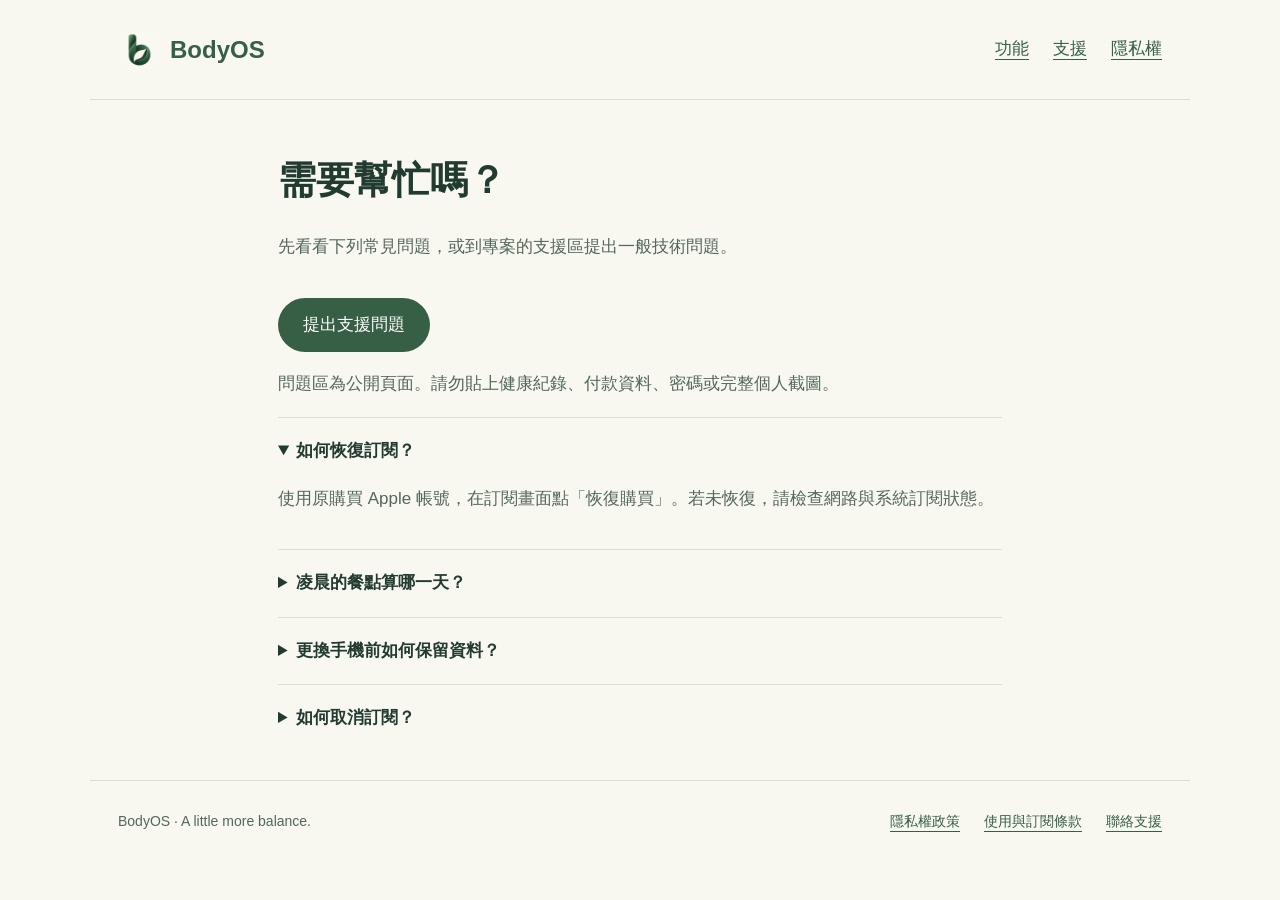
==== support.html @ d9c43c6f "Publish BodyOS introduction, privacy, terms and support pages" ====
<!doctype html><html lang="zh-Hant"><head><meta charset="utf-8"><meta name="viewport" content="width=device-width,initial-scale=1"><title>支援 · BodyOS</title><meta name="description" content="BodyOS：飲食紀錄、能量估算、身體趨勢與陪伴寵物。"><link rel="icon" href="assets/brand.png"><link rel="stylesheet" href="style.css"></head><body><header><a class="brand" href="index.html"><img src="assets/brand.png" alt="">BodyOS</a><nav aria-label="主要導覽"><a href="index.html#features">功能</a><a href="support.html">支援</a><a href="privacy.html">隱私權</a></nav></header><main class="legal"><h1>需要幫忙嗎？</h1><p>先看看下列常見問題，或到專案的支援區提出一般技術問題。</p><a class="cta" href="https://github.com/sjses80519/BodyOS-site/issues/new">提出支援問題</a><p>問題區為公開頁面。請勿貼上健康紀錄、付款資料、密碼或完整個人截圖。</p><details open><summary>如何恢復訂閱？</summary><p>使用原購買 Apple 帳號，在訂閱畫面點「恢復購買」。若未恢復，請檢查網路與系統訂閱狀態。</p></details><details><summary>凌晨的餐點算哪一天？</summary><p>凌晨02:00前預設歸前一天；你也可以手動選擇日期。熱量依你選的日期計算。</p></details><details><summary>更換手機前如何保留資料？</summary><p>資料主要保存在本機。你可以匯出食物庫與飲食紀錄；這兩種匯出不包含體重、運動與健康資料。請同時確認自己的裝置備份設定。</p></details><details><summary>如何取消訂閱？</summary><p>前往 iPhone「設定 → Apple 帳號 → 訂閱」管理 BodyOS；刪除 App 不會取消訂閱。</p></details></main><footer><span>BodyOS · A little more balance.</span><nav><a href="privacy.html">隱私權政策</a><a href="terms.html">使用與訂閱條款</a><a href="support.html">聯絡支援</a></nav></footer></body></html>
---- style.css ----
:root{color-scheme:light;--ink:#223b30;--green:#365f45;--paper:#f8f7f0;--muted:#53675b}*{box-sizing:border-box}body{margin:0;background:var(--paper);color:var(--ink);font:17px/1.8 -apple-system,BlinkMacSystemFont,"Noto Sans TC",sans-serif}a{color:var(--green);text-underline-offset:5px}a:focus-visible,summary:focus-visible{outline:3px solid #b76b31;outline-offset:5px}header,main,footer{max-width:1100px;margin:auto;padding:28px}header{display:flex;align-items:center;justify-content:space-between;border-bottom:1px solid #d8ded4;gap:24px}nav{display:flex;gap:24px;flex-wrap:wrap}.brand{display:flex;align-items:center;gap:10px;font-size:24px;font-weight:700;text-decoration:none}.brand img{width:42px;height:42px;border-radius:12px}.hero{display:grid;grid-template-columns:1.2fr 1fr;gap:64px;align-items:center;min-height:610px;padding:65px 0}.eyebrow{letter-spacing:.2em;font-size:12px;font-weight:700}.hero h1{font-family:"Songti TC","Noto Serif TC",serif;font-size:clamp(44px,6vw,72px);font-weight:600;line-height:1.25;letter-spacing:-.03em;margin:20px 0 28px}.lead{color:var(--muted);max-width:32em}.cta{display:inline-block;padding:12px 25px;background:var(--green);color:white;border-radius:99px;text-decoration:none;margin-top:18px}.daily{position:relative;background:#fffdf8;padding:35px;border:1px solid #d8ded4;border-radius:36px;transform:rotate(2deg);box-shadow:12px 20px 0 #e5e9dc}.daily h2{font-family:"Songti TC",serif;font-size:28px}.daily .row{display:flex;justify-content:space-between;gap:20px;border-top:1px solid #e2e6db;padding:18px 0}.daily small{color:var(--muted)}.ring{width:140px;height:140px;margin:30px auto;border:12px solid #dce4d3;border-right-color:#638364;border-bottom-color:#638364;border-radius:50%;display:grid;place-items:center;font-size:18px;transform:rotate(-2deg)}.features{display:grid;grid-template-columns:repeat(3,1fr);gap:35px;border-block:1px solid #d8ded4;padding:45px 0}.features h2{font-size:22px}.price{padding:60px 0;display:grid;grid-template-columns:1fr 1fr;gap:40px}.price strong{font-family:Georgia,serif;font-size:55px}.legal{max-width:780px;min-height:65vh}.legal h1{font-size:38px;line-height:1.4}.legal h2{font-size:23px;margin-top:34px}.legal p,.legal li{color:var(--muted)}footer{border-top:1px solid #d8ded4;font-size:14px;color:var(--muted);display:flex;justify-content:space-between;gap:20px;flex-wrap:wrap}details{border-top:1px solid #d8ded4;padding:18px 0}summary{cursor:pointer;font-weight:600}@media(max-width:700px){header,main,footer{padding:22px}header{align-items:flex-start}.brand{font-size:21px}nav{gap:10px 16px;font-size:14px}.hero{grid-template-columns:1fr;gap:34px;padding:35px 0 60px}.daily{margin:10px;transform:none}.features,.price{grid-template-columns:1fr;gap:18px}.hero h1{font-size:46px}.price{padding:40px 0}}
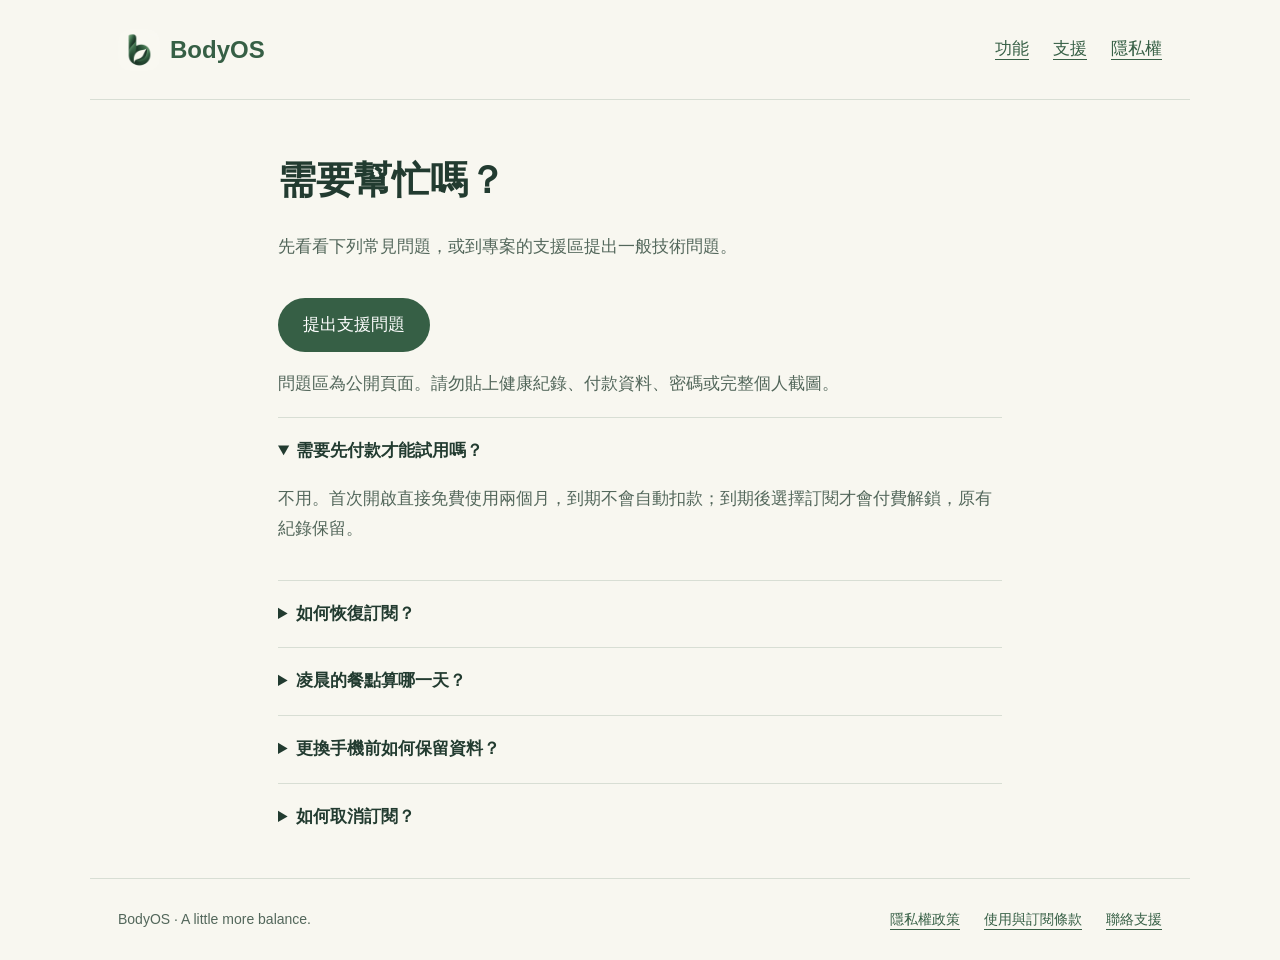
==== commit 2a8a9069: "Clarify automatic two-month access before optional subscription" ====
--- a/support.html
+++ b/support.html
@@ -1 +1 @@
-<!doctype html><html lang="zh-Hant"><head><meta charset="utf-8"><meta name="viewport" content="width=device-width,initial-scale=1"><title>支援 · BodyOS</title><meta name="description" content="BodyOS：飲食紀錄、能量估算、身體趨勢與陪伴寵物。"><link rel="icon" href="assets/brand.png"><link rel="stylesheet" href="style.css"></head><body><header><a class="brand" href="index.html"><img src="assets/brand.png" alt="">BodyOS</a><nav aria-label="主要導覽"><a href="index.html#features">功能</a><a href="support.html">支援</a><a href="privacy.html">隱私權</a></nav></header><main class="legal"><h1>需要幫忙嗎？</h1><p>先看看下列常見問題，或到專案的支援區提出一般技術問題。</p><a class="cta" href="https://github.com/sjses80519/BodyOS-site/issues/new">提出支援問題</a><p>問題區為公開頁面。請勿貼上健康紀錄、付款資料、密碼或完整個人截圖。</p><details open><summary>如何恢復訂閱？</summary><p>使用原購買 Apple 帳號，在訂閱畫面點「恢復購買」。若未恢復，請檢查網路與系統訂閱狀態。</p></details><details><summary>凌晨的餐點算哪一天？</summary><p>凌晨02:00前預設歸前一天；你也可以手動選擇日期。熱量依你選的日期計算。</p></details><details><summary>更換手機前如何保留資料？</summary><p>資料主要保存在本機。你可以匯出食物庫與飲食紀錄；這兩種匯出不包含體重、運動與健康資料。請同時確認自己的裝置備份設定。</p></details><details><summary>如何取消訂閱？</summary><p>前往 iPhone「設定 → Apple 帳號 → 訂閱」管理 BodyOS；刪除 App 不會取消訂閱。</p></details></main><footer><span>BodyOS · A little more balance.</span><nav><a href="privacy.html">隱私權政策</a><a href="terms.html">使用與訂閱條款</a><a href="support.html">聯絡支援</a></nav></footer></body></html>+<!doctype html><html lang="zh-Hant"><head><meta charset="utf-8"><meta name="viewport" content="width=device-width,initial-scale=1"><title>支援 · BodyOS</title><meta name="description" content="BodyOS：飲食紀錄、能量估算、身體趨勢與陪伴寵物。"><link rel="icon" href="assets/brand.png"><link rel="stylesheet" href="style.css"></head><body><header><a class="brand" href="index.html"><img src="assets/brand.png" alt="">BodyOS</a><nav aria-label="主要導覽"><a href="index.html#features">功能</a><a href="support.html">支援</a><a href="privacy.html">隱私權</a></nav></header><main class="legal"><h1>需要幫忙嗎？</h1><p>先看看下列常見問題，或到專案的支援區提出一般技術問題。</p><a class="cta" href="https://github.com/sjses80519/BodyOS-site/issues/new">提出支援問題</a><p>問題區為公開頁面。請勿貼上健康紀錄、付款資料、密碼或完整個人截圖。</p><details open><summary>需要先付款才能試用嗎？</summary><p>不用。首次開啟直接免費使用兩個月，到期不會自動扣款；到期後選擇訂閱才會付費解鎖，原有紀錄保留。</p></details><details><summary>如何恢復訂閱？</summary><p>使用原購買 Apple 帳號，在「我的 → 訂閱方案與恢復購買」或到期訂閱畫面點「恢復購買」。若未恢復，請檢查網路與系統訂閱狀態。</p></details><details><summary>凌晨的餐點算哪一天？</summary><p>凌晨02:00前預設歸前一天；你也可以手動選擇日期。熱量依你選的日期計算。</p></details><details><summary>更換手機前如何保留資料？</summary><p>資料主要保存在本機。你可以匯出食物庫與飲食紀錄；這兩種匯出不包含體重、運動與健康資料。請同時確認自己的裝置備份設定。</p></details><details><summary>如何取消訂閱？</summary><p>前往 iPhone「設定 → Apple 帳號 → 訂閱」管理 BodyOS；刪除 App 不會取消訂閱。</p></details></main><footer><span>BodyOS · A little more balance.</span><nav><a href="privacy.html">隱私權政策</a><a href="terms.html">使用與訂閱條款</a><a href="support.html">聯絡支援</a></nav></footer></body></html>
